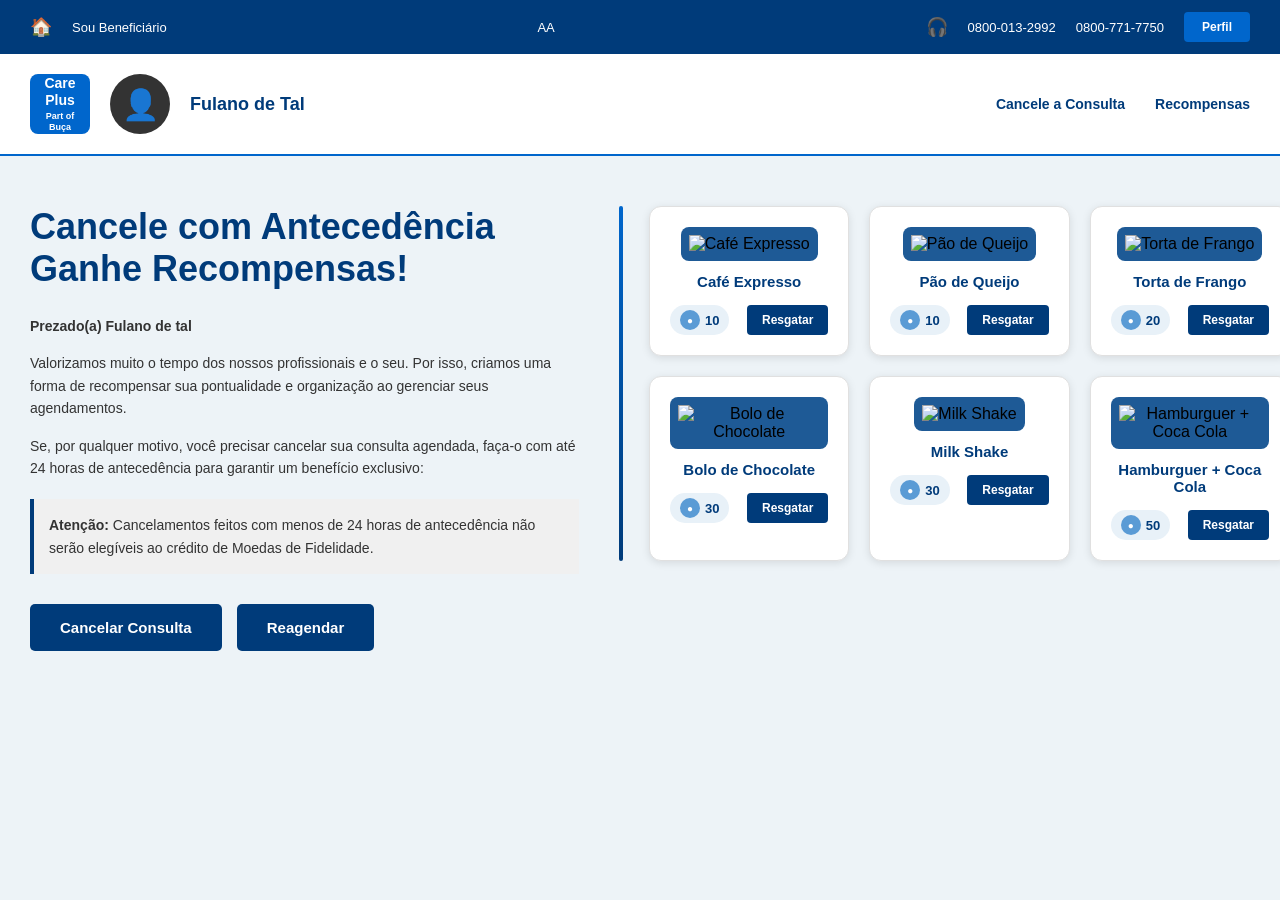
==== frontend/html/Cancelamento.html @ 52e8122b "cancelamento" ====
<!DOCTYPE html>
<html lang="pt-br">

<head>
    <meta charset="UTF-8">
    <meta name="viewport" content="width=device-width, initial-scale=1.0">
    <title>Care Plus - Cancelamento</title>
    <link rel="stylesheet" href="../css/Cancelamento.css">
</head>

<body>

<!-- TOPO -->
<header class="topo">
    <div class="topo-left">
        <span class="home-icon">🏠</span>
        <span>Sou Beneficiário</span>
    </div>

    <div class="topo-middle">
        <span>AA</span>
    </div>

    <div class="topo-right">
        <span class="phone-icon">🎧</span>
        <span>0800-013-2992</span>
        <span>0800-771-7750</span>
        <button class="btn-perfil">Perfil</button>
    </div>
</header>

<!-- LOGO E USUÁRIO -->
<div class="user-header">
    <div class="logo-section">
        <div class="logo">
            <span class="logo-text">Care<br>Plus</span>
            <span class="logo-subtitle">Part of Buça</span>
        </div>

        <div class="avatar">👤</div>

        <div class="user-info">
            <h2>Fulano de Tal</h2>
        </div>
    </div>

    <div class="links-header">
        <a href="#" class="link">Cancele a Consulta</a>
        <a href="#" class="link">Recompensas</a>
    </div>
</div>

<!-- CONTEÚDO PRINCIPAL -->
<main class="container">

    <!-- SEÇÃO ESQUERDA -->
    <section class="texto">
        <h1>Cancele com Antecedência<br>Ganhe Recompensas!</h1>

        <p class="saudacao">Prezado(a) Fulano de tal</p>

        <p>Valorizamos muito o tempo dos nossos profissionais e o seu. Por isso, criamos uma forma de recompensar sua pontualidade e organização ao gerenciar seus agendamentos.</p>

        <p>Se, por qualquer motivo, você precisar cancelar sua consulta agendada, faça-o com até 24 horas de antecedência para garantir um benefício exclusivo:</p>

        <p class="atencao"><strong>Atenção:</strong> Cancelamentos feitos com menos de 24 horas de antecedência não serão elegíveis ao crédito de Moedas de Fidelidade.</p>

        <div class="botoes">
            <button class="btn-primary">Cancelar Consulta</button>
            <button class="btn-secondary">Reagendar</button>
        </div>
    </section>

    <!-- SEÇÃO DIREITA - TIMELINE -->
    <section class="cards-section">
        <div class="timeline-container">
            <div class="timeline-line"></div>

            <div class="cards-grid">
                <div class="card">
                    <img src="https://cdn-icons-png.flaticon.com/512/924/924514.png" alt="Café Expresso">
                    <h3>Café Expresso</h3>
                    <div class="card-footer">
                        <span class="moedas">10</span>
                        <button class="btn-resgatar">Resgatar</button>
                    </div>
                </div>

                <div class="card">
                    <img src="https://cdn-icons-png.flaticon.com/512/3075/3075977.png" alt="Pão de Queijo">
                    <h3>Pão de Queijo</h3>
                    <div class="card-footer">
                        <span class="moedas">10</span>
                        <button class="btn-resgatar">Resgatar</button>
                    </div>
                </div>

                <div class="card">
                    <img src="https://cdn-icons-png.flaticon.com/512/5787/5787016.png" alt="Torta de Frango">
                    <h3>Torta de Frango</h3>
                    <div class="card-footer">
                        <span class="moedas">20</span>
                        <button class="btn-resgatar">Resgatar</button>
                    </div>
                </div>

                <div class="card">
                    <img src="https://cdn-icons-png.flaticon.com/512/5787/5787016.png" alt="Bolo de Chocolate">
                    <h3>Bolo de Chocolate</h3>
                    <div class="card-footer">
                        <span class="moedas">30</span>
                        <button class="btn-resgatar">Resgatar</button>
                    </div>
                </div>

                <div class="card">
                    <img src="https://cdn-icons-png.flaticon.com/512/2617/2617545.png" alt="Milk Shake">
                    <h3>Milk Shake</h3>
                    <div class="card-footer">
                        <span class="moedas">30</span>
                        <button class="btn-resgatar">Resgatar</button>
                    </div>
                </div>

                <div class="card">
                    <img src="https://cdn-icons-png.flaticon.com/512/1995/1995500.png" alt="Hamburguer + Coca Cola">
                    <h3>Hamburguer + Coca Cola</h3>
                    <div class="card-footer">
                        <span class="moedas">50</span>
                        <button class="btn-resgatar">Resgatar</button>
                    </div>
                </div>
            </div>
        </div>
    </section>

</main>


</body>

</html>
---- frontend/css/Cancelamento.css ----
* {
    margin: 0;
    padding: 0;
    box-sizing: border-box;
    font-family: Arial, sans-serif;
}

body {
    background: #edf3f7;
}

/* TOPO */
.topo {
    background: #003b7a;
    color: white;
    padding: 12px 30px;
    display: flex;
    justify-content: space-between;
    align-items: center;
    font-size: 13px;
}

.topo-left, .topo-right {
    display: flex;
    gap: 20px;
    align-items: center;
}

.home-icon, .phone-icon {
    font-size: 18px;
}

.btn-perfil {
    background: #0066cc;
    color: white;
    border: none;
    padding: 8px 18px;
    border-radius: 4px;
    cursor: pointer;
    font-weight: bold;
    font-size: 12px;
}

.btn-perfil:hover {
    background: #0052a3;
}

/* USER HEADER */
.user-header {
    background: white;
    padding: 20px 30px;
    display: flex;
    justify-content: space-between;
    align-items: center;
    border-bottom: 2px solid #0066cc;
}

.logo-section {
    display: flex;
    align-items: center;
    gap: 20px;
}

.logo {
    background: #0066cc;
    color: white;
    width: 60px;
    height: 60px;
    border-radius: 8px;
    display: flex;
    flex-direction: column;
    align-items: center;
    justify-content: center;
    font-weight: bold;
    font-size: 12px;
    line-height: 1.2;
    text-align: center;
    padding: 5px;
}

.logo-text {
    font-size: 14px;
}

.logo-subtitle {
    font-size: 9px;
    margin-top: 2px;
}

.avatar {
    width: 60px;
    height: 60px;
    background: #333;
    border-radius: 50%;
    display: flex;
    align-items: center;
    justify-content: center;
    font-size: 30px;
    flex-shrink: 0;
}

.user-info h2 {
    color: #003b7a;
    font-size: 18px;
}

.links-header {
    display: flex;
    gap: 30px;
}

.link {
    color: #003b7a;
    text-decoration: none;
    font-weight: bold;
    font-size: 14px;
}

.link:hover {
    text-decoration: underline;
}

/* CONTAINER PRINCIPAL */
.container {
    display: flex;
    gap: 40px;
    padding: 50px 30px;
    max-width: 1400px;
    margin: 0 auto;
}

/* TEXTO - ESQUERDA */
.texto {
    flex: 0 0 45%;
}

.texto h1 {
    color: #003b7a;
    font-size: 36px;
    margin-bottom: 25px;
    font-weight: bold;
}

.texto p {
    color: #333;
    line-height: 1.6;
    margin-bottom: 15px;
    font-size: 14px;
}

.saudacao {
    font-weight: bold;
}

.atencao {
    background: #f0f0f0;
    padding: 15px;
    border-left: 4px solid #003b7a;
    margin: 20px 0;
}

.botoes {
    display: flex;
    gap: 15px;
    margin-top: 30px;
}

.btn-primary {
    background: #003b7a;
    color: white;
    border: none;
    padding: 15px 30px;
    border-radius: 5px;
    cursor: pointer;
    font-weight: bold;
    font-size: 15px;
}

.btn-primary:hover {
    background: #002a55;
}

.btn-secondary {
    background: #003b7a;
    color: white;
    border: none;
    padding: 15px 30px;
    border-radius: 5px;
    cursor: pointer;
    font-weight: bold;
    font-size: 15px;
}

.btn-secondary:hover {
    background: #002a55;
}

/* CARDS - DIREITA */
.cards-section {
    flex: 0 0 55%;
}

.timeline-container {
    position: relative;
    padding-left: 30px;
}

.timeline-line {
    position: absolute;
    left: 0;
    top: 0;
    bottom: 0;
    width: 4px;
    background: linear-gradient(to bottom, #0066cc, #003b7a);
    border-radius: 2px;
}

.cards-grid {
    display: grid;
    grid-template-columns: repeat(3, 1fr);
    gap: 20px;
}

.card {
    background: white;
    border-radius: 12px;
    padding: 20px;
    text-align: center;
    box-shadow: 0 2px 8px rgba(0, 0, 0, 0.1);
    transition: transform 0.3s, box-shadow 0.3s;
    border: 1px solid #e0e0e0;
}

.card:hover {
    transform: translateY(-5px);
    box-shadow: 0 4px 15px rgba(0, 0, 0, 0.15);
}

.card img {
    width: 100px;
    height: 100px;
    object-fit: contain;
    margin-bottom: 12px;
    background: #1e5a96;
    border-radius: 8px;
    padding: 8px;
}

.card h3 {
    color: #003b7a;
    font-size: 15px;
    margin-bottom: 15px;
    font-weight: bold;
}

.card-footer {
    display: flex;
    justify-content: space-between;
    align-items: center;
    gap: 10px;
}

.moedas {
    display: flex;
    align-items: center;
    gap: 5px;
    background: #e8f1f8;
    color: #003b7a;
    padding: 5px 10px;
    border-radius: 20px;
    font-weight: bold;
    font-size: 13px;
}

.moedas::before {
    content: "●";
    display: inline-block;
    width: 20px;
    height: 20px;
    background: #5a9bd5;
    border-radius: 50%;
    color: white;
    display: flex;
    align-items: center;
    justify-content: center;
    font-size: 10px;
    flex-shrink: 0;
}

.btn-resgatar {
    background: #003b7a;
    color: white;
    border: none;
    padding: 8px 15px;
    border-radius: 4px;
    cursor: pointer;
    font-size: 12px;
    font-weight: bold;
    transition: background 0.3s;
}

.btn-resgatar:hover {
    background: #002a55;
}

/* RESPONSIVO */
@media (max-width: 1024px) {
    .container {
        flex-direction: column;
    }

    .texto, .cards-section {
        flex: 1;
    }

    .cards-grid {
        grid-template-columns: repeat(2, 1fr);
    }
}

@media (max-width: 768px) {
    .user-header {
        flex-direction: column;
        gap: 15px;
    }

    .links-header {
        flex-direction: column;
        width: 100%;
        gap: 10px;
    }

    .container {
        padding: 30px 15px;
        gap: 20px;
    }

    .texto h1 {
        font-size: 28px;
    }

    .cards-grid {
        grid-template-columns: 1fr;
    }

    .botoes {
        flex-direction: column;
    }

    .btn-primary, .btn-secondary {
        width: 100%;
    }
}
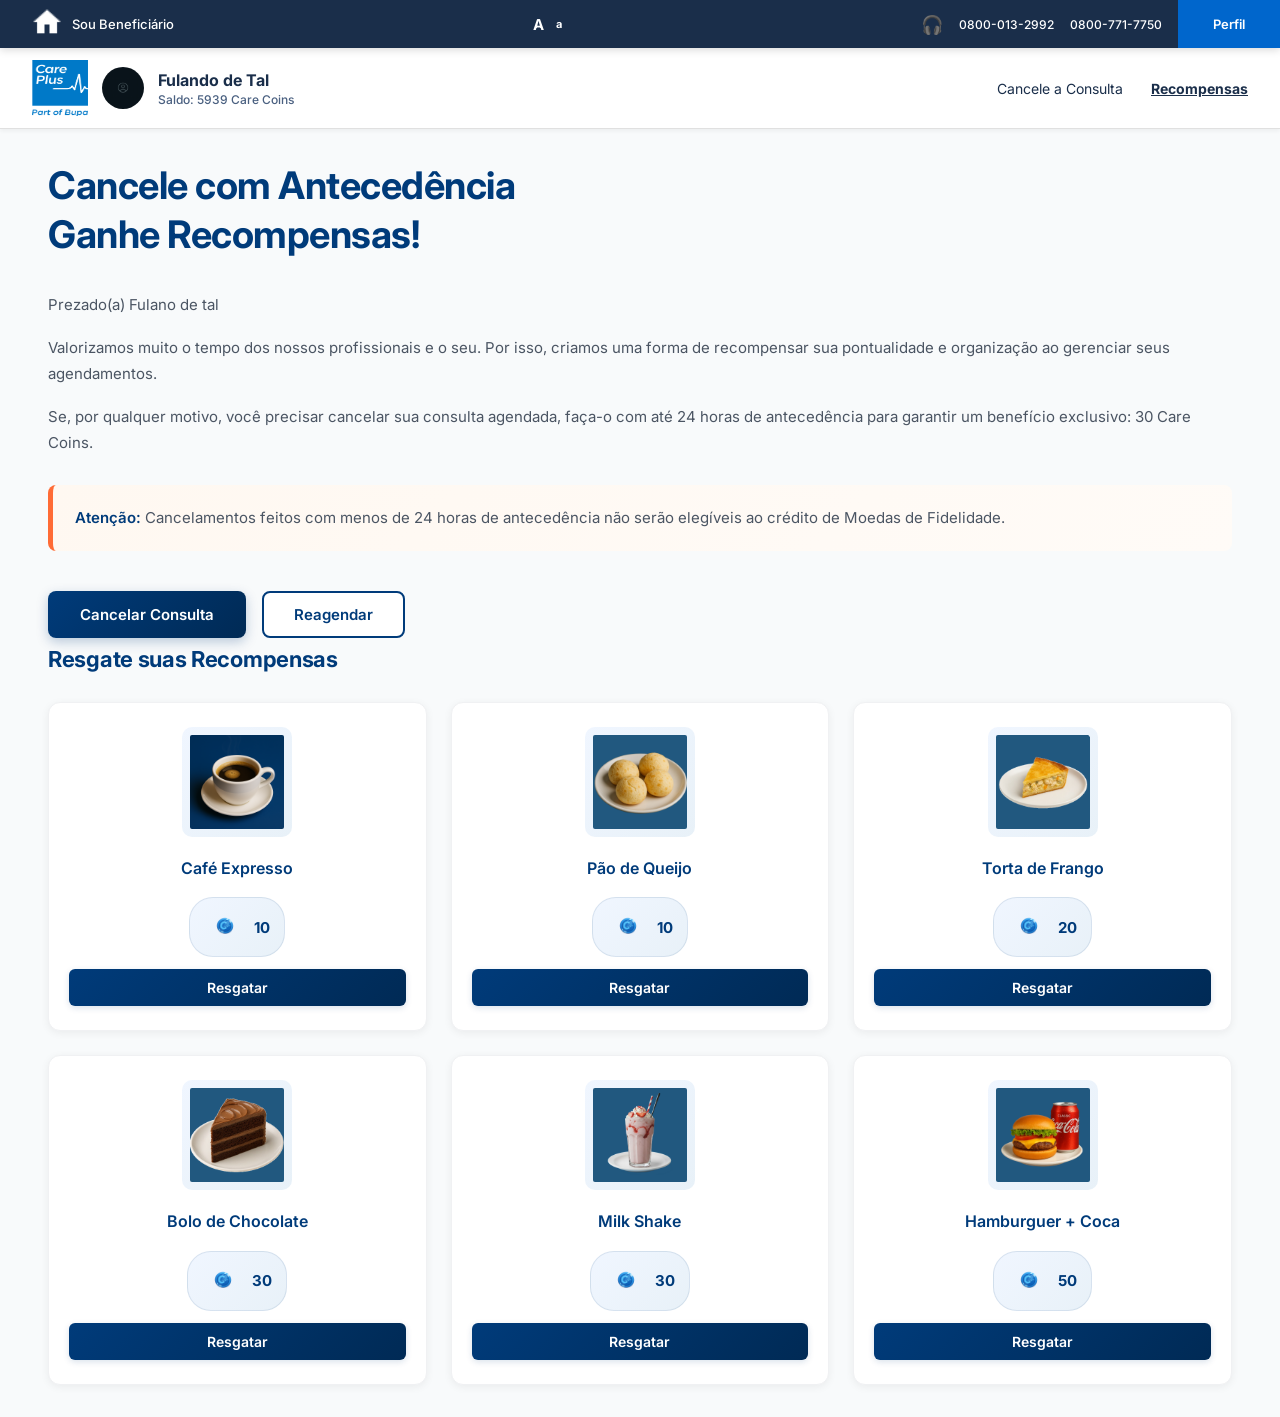
==== commit 199e514b: "cancelamento" ====
--- a/frontend/html/Cancelamento.html
+++ b/frontend/html/Cancelamento.html
@@ -1,142 +1,101 @@
 <!DOCTYPE html>
-<html lang="pt-br">
-
+<html lang="pt-BR">
 <head>
-    <meta charset="UTF-8">
-    <meta name="viewport" content="width=device-width, initial-scale=1.0">
-    <title>Care Plus - Cancelamento</title>
-    <link rel="stylesheet" href="../css/Cancelamento.css">
+    <meta charset="UTF-8" />
+    <meta name="viewport" content="width=device-width, initial-scale=1.0" />
+    <title>Cancelamento — Care Plus</title>
+    <link rel="stylesheet" href="../css/navbar.css" />
+    <link rel="stylesheet" href="../css/lembretes.css" />
+    <link rel="stylesheet" href="../css/Cancelamento.css" />
 </head>
-
 <body>
 
-<!-- TOPO -->
-<header class="topo">
-    <div class="topo-left">
-        <span class="home-icon">🏠</span>
-        <span>Sou Beneficiário</span>
+<div id="navbar-container"></div>
+
+<main class="page-body">
+
+  <section class="texto">
+    <h1 class="page-title">Cancele com Antecedência<br>Ganhe Recompensas!</h1>
+
+    <p class="saudacao">Prezado(a) Fulano de tal</p>
+
+    <p>Valorizamos muito o tempo dos nossos profissionais e o seu. Por isso, criamos uma forma de recompensar sua pontualidade e organização ao gerenciar seus agendamentos.</p>
+
+    <p>Se, por qualquer motivo, você precisar cancelar sua consulta agendada, faça-o com até 24 horas de antecedência para garantir um benefício exclusivo: 30 Care Coins.</p>
+
+    <p class="atencao"><strong>Atenção:</strong> Cancelamentos feitos com menos de 24 horas de antecedência não serão elegíveis ao crédito de Moedas de Fidelidade.</p>
+
+    <div class="botoes">
+      <button class="btn-primary">Cancelar Consulta</button>
+      <button class="btn-secondary">Reagendar</button>
+    </div>
+  </section>
+
+  <section class="cards-section">
+    <div class="section-row">
+      <span class="section-title">Resgate suas Recompensas</span>
     </div>
 
-    <div class="topo-middle">
-        <span>AA</span>
+    <div class="cards-grid">
+      <div class="card">
+        <img src="../imagens/Cancelamento/Café Expresso.png" alt="Café Expresso">
+        <h3>Café Expresso</h3>
+        <div class="card-footer">
+          <span class="moedas">10</span>
+          <button class="btn-resgatar">Resgatar</button>
+        </div>
+      </div>
+
+      <div class="card">
+        <img src="../imagens/Cancelamento/Pao de Queijo.png" alt="Pão de Queijo">
+        <h3>Pão de Queijo</h3>
+        <div class="card-footer">
+          <span class="moedas">10</span>
+          <button class="btn-resgatar">Resgatar</button>
+        </div>
+      </div>
+
+      <div class="card">
+        <img src="../imagens/Cancelamento/Torta de Frango.png" alt="Torta de Frango">
+        <h3>Torta de Frango</h3>
+        <div class="card-footer">
+          <span class="moedas">20</span>
+          <button class="btn-resgatar">Resgatar</button>
+        </div>
+      </div>
+
+      <div class="card">
+        <img src="../imagens/Cancelamento/Bolo de Chocolate.png" alt="Bolo de Chocolate">
+        <h3>Bolo de Chocolate</h3>
+        <div class="card-footer">
+          <span class="moedas">30</span>
+          <button class="btn-resgatar">Resgatar</button>
+        </div>
+      </div>
+
+      <div class="card">
+        <img src="../imagens/Cancelamento/Milk - Shake.png" alt="Milk Shake">
+        <h3>Milk Shake</h3>
+        <div class="card-footer">
+          <span class="moedas">30</span>
+          <button class="btn-resgatar">Resgatar</button>
+        </div>
+      </div>
+
+      <div class="card">
+        <img src="../imagens/Cancelamento/Hamburguer + Coca.png" alt="Hamburguer + Coca">
+        <h3>Hamburguer + Coca</h3>
+        <div class="card-footer">
+          <span class="moedas">50</span>
+          <button class="btn-resgatar">Resgatar</button>
+        </div>
+      </div>
     </div>
-
-    <div class="topo-right">
-        <span class="phone-icon">🎧</span>
-        <span>0800-013-2992</span>
-        <span>0800-771-7750</span>
-        <button class="btn-perfil">Perfil</button>
-    </div>
-</header>
-
-<!-- LOGO E USUÁRIO -->
-<div class="user-header">
-    <div class="logo-section">
-        <div class="logo">
-            <span class="logo-text">Care<br>Plus</span>
-            <span class="logo-subtitle">Part of Buça</span>
-        </div>
-
-        <div class="avatar">👤</div>
-
-        <div class="user-info">
-            <h2>Fulano de Tal</h2>
-        </div>
-    </div>
-
-    <div class="links-header">
-        <a href="#" class="link">Cancele a Consulta</a>
-        <a href="#" class="link">Recompensas</a>
-    </div>
-</div>
-
-<!-- CONTEÚDO PRINCIPAL -->
-<main class="container">
-
-    <!-- SEÇÃO ESQUERDA -->
-    <section class="texto">
-        <h1>Cancele com Antecedência<br>Ganhe Recompensas!</h1>
-
-        <p class="saudacao">Prezado(a) Fulano de tal</p>
-
-        <p>Valorizamos muito o tempo dos nossos profissionais e o seu. Por isso, criamos uma forma de recompensar sua pontualidade e organização ao gerenciar seus agendamentos.</p>
-
-        <p>Se, por qualquer motivo, você precisar cancelar sua consulta agendada, faça-o com até 24 horas de antecedência para garantir um benefício exclusivo:</p>
-
-        <p class="atencao"><strong>Atenção:</strong> Cancelamentos feitos com menos de 24 horas de antecedência não serão elegíveis ao crédito de Moedas de Fidelidade.</p>
-
-        <div class="botoes">
-            <button class="btn-primary">Cancelar Consulta</button>
-            <button class="btn-secondary">Reagendar</button>
-        </div>
-    </section>
-
-    <!-- SEÇÃO DIREITA - TIMELINE -->
-    <section class="cards-section">
-        <div class="timeline-container">
-            <div class="timeline-line"></div>
-
-            <div class="cards-grid">
-                <div class="card">
-                    <img src="https://cdn-icons-png.flaticon.com/512/924/924514.png" alt="Café Expresso">
-                    <h3>Café Expresso</h3>
-                    <div class="card-footer">
-                        <span class="moedas">10</span>
-                        <button class="btn-resgatar">Resgatar</button>
-                    </div>
-                </div>
-
-                <div class="card">
-                    <img src="https://cdn-icons-png.flaticon.com/512/3075/3075977.png" alt="Pão de Queijo">
-                    <h3>Pão de Queijo</h3>
-                    <div class="card-footer">
-                        <span class="moedas">10</span>
-                        <button class="btn-resgatar">Resgatar</button>
-                    </div>
-                </div>
-
-                <div class="card">
-                    <img src="https://cdn-icons-png.flaticon.com/512/5787/5787016.png" alt="Torta de Frango">
-                    <h3>Torta de Frango</h3>
-                    <div class="card-footer">
-                        <span class="moedas">20</span>
-                        <button class="btn-resgatar">Resgatar</button>
-                    </div>
-                </div>
-
-                <div class="card">
-                    <img src="https://cdn-icons-png.flaticon.com/512/5787/5787016.png" alt="Bolo de Chocolate">
-                    <h3>Bolo de Chocolate</h3>
-                    <div class="card-footer">
-                        <span class="moedas">30</span>
-                        <button class="btn-resgatar">Resgatar</button>
-                    </div>
-                </div>
-
-                <div class="card">
-                    <img src="https://cdn-icons-png.flaticon.com/512/2617/2617545.png" alt="Milk Shake">
-                    <h3>Milk Shake</h3>
-                    <div class="card-footer">
-                        <span class="moedas">30</span>
-                        <button class="btn-resgatar">Resgatar</button>
-                    </div>
-                </div>
-
-                <div class="card">
-                    <img src="https://cdn-icons-png.flaticon.com/512/1995/1995500.png" alt="Hamburguer + Coca Cola">
-                    <h3>Hamburguer + Coca Cola</h3>
-                    <div class="card-footer">
-                        <span class="moedas">50</span>
-                        <button class="btn-resgatar">Resgatar</button>
-                    </div>
-                </div>
-            </div>
-        </div>
-    </section>
+  </section>
 
 </main>
 
-
+<script src="../js/navbar.js"></script>
+<script src="../js/lembretes.js"></script>
 </body>
-
-</html>+</html>
--- a/frontend/css/navbar.css
+++ b/frontend/css/navbar.css
@@ -0,0 +1,265 @@
+html,
+body {
+  margin: 0;
+  padding: 0;
+}
+
+.navbar-top {
+  background: #1a2e4a;
+  padding: 0;
+  height: 48px;
+  position: sticky;
+  top: 0;
+  z-index: 1000;
+  width: 100%;
+  box-shadow: 0 2px 8px rgba(0, 0, 0, 0.15);
+}
+
+.navbar-top-container {
+  max-width: 100%;
+  height: 100%;
+  padding: 0 0 0 32px;
+  display: flex;
+  justify-content: space-between;
+  align-items: center;
+  gap: 20px;
+}
+
+.navbar-home {
+  display: flex;
+  align-items: center;
+  gap: 10px;
+  min-width: fit-content;
+}
+
+.home-icon {
+  color: white;
+  font-size: 18px;
+  text-decoration: none;
+  cursor: pointer;
+  transition: opacity 0.2s;
+}
+
+.home-icon:hover {
+  opacity: 0.8;
+}
+
+.home-text {
+  color: white;
+  font-size: 13px;
+  font-weight: 500;
+  white-space: nowrap;
+}
+
+.navbar-font-center {
+  flex: 1;
+  display: flex;
+  justify-content: center;
+}
+
+.font-size-group {
+  display: flex;
+  align-items: center;
+  gap: 4px;
+}
+
+.font-btn {
+  background: transparent;
+  border: none;
+  color: white;
+  cursor: pointer;
+  font-weight: 700;
+  font-size: 15px;
+  padding: 2px 4px;
+  transition: opacity 0.2s;
+  line-height: 1;
+}
+
+.font-btn:hover {
+  opacity: 0.7;
+}
+
+.font-btn.font-small {
+  font-size: 11px;
+}
+
+.navbar-top-right {
+  display: flex;
+  align-items: center;
+  gap: 16px;
+  min-width: fit-content;
+}
+
+.contact-icon {
+  color: white;
+  font-size: 18px;
+  display: flex;
+  align-items: center;
+}
+
+.navbar-contact {
+  display: flex;
+  flex-direction: row;
+  gap: 16px;
+  align-items: center;
+}
+
+.phone-number {
+  color: white;
+  font-size: 12px;
+  text-decoration: none;
+  font-weight: 500;
+  transition: opacity 0.2s;
+  white-space: nowrap;
+}
+
+.phone-number:hover {
+  opacity: 0.8;
+}
+
+.profile-btn {
+  background-color: #0066cc;
+  color: white;
+  border: none;
+  padding: 0 35px;
+  height: 48px;
+  font-weight: 600;
+  font-size: 13px;
+  cursor: pointer;
+  transition: background 0.2s;
+  white-space: nowrap;
+  align-self: stretch;
+}
+
+.profile-btn:hover {
+  background-color: #0052a3;
+}
+
+.navbar-bottom {
+  background: white;
+  border-bottom: 1px solid #e0e0e0;
+  width: 100%;
+  position: sticky;
+  top: 48px;
+  z-index: 999;
+  box-shadow: 0 2px 4px rgba(0, 0, 0, 0.05);
+}
+
+.navbar-bottom-container {
+  max-width: 100%;
+  padding: 12px 32px;
+  display: flex;
+  justify-content: space-between;
+  align-items: center;
+}
+
+.navbar-left-section {
+  display: flex;
+  align-items: center;
+  gap: 14px;
+}
+
+.navbar-logo {
+  min-width: fit-content;
+}
+
+.logo-img {
+  width: 56px;
+  height: 56px;
+  display: block;
+}
+
+.navbar-avatar {
+  display: flex;
+  align-items: center;
+}
+
+.avatar-img {
+  width: 42px;
+  height: 42px;
+  border-radius: 50%;
+  object-fit: cover;
+  display: block;
+}
+
+.navbar-user-info {
+  display: flex;
+  flex-direction: column;
+  gap: 2px;
+}
+
+.user-name {
+  color: #1a2e4a;
+  font-weight: 700;
+  font-size: 16px;
+}
+
+.user-coins {
+  color: #4a6080;
+  font-size: 12px;
+  font-weight: 500;
+}
+
+.navbar-right-section {
+  display: flex;
+  align-items: center;
+  gap: 28px;
+}
+
+.navbar-action {
+  color: #1a2e4a;
+  text-decoration: none;
+  font-size: 14px;
+  font-weight: 400;
+  transition: opacity 0.2s;
+  white-space: nowrap;
+}
+
+.navbar-action-bold {
+  font-weight: 700;
+  text-decoration: underline;
+}
+
+.navbar-action:hover {
+  opacity: 0.7;
+}
+
+@media (max-width: 992px) {
+  .navbar-contact {
+    display: none;
+  }
+
+  .home-text {
+    display: none;
+  }
+
+  .profile-btn {
+    padding: 6px 16px;
+    font-size: 12px;
+  }
+}
+
+@media (max-width: 768px) {
+  .navbar-top-container,
+  .navbar-bottom-container {
+    padding: 0 16px;
+  }
+
+  .user-name {
+    font-size: 14px;
+  }
+
+  .navbar-action {
+    font-size: 12px;
+  }
+
+  .navbar-right-section {
+    gap: 16px;
+  }
+}
+.home-img {
+  width: 30px;
+  height: 30px;
+  object-fit: contain;
+  filter: brightness(0) invert(1);
+}
--- a/frontend/css/lembretes.css
+++ b/frontend/css/lembretes.css
@@ -0,0 +1,197 @@
+* {
+  box-sizing: border-box;
+  margin: 0;
+  padding: 0;
+  font-family: 'Segoe UI', Arial, sans-serif;
+}
+
+body {
+  background: #eef4fb;
+  min-height: 100vh;
+}
+
+.page-body {
+  padding: 32px 48px;
+}
+
+.page-title {
+  font-size: 24px;
+  font-weight: 700;
+  color: #1a2e4a;
+  margin-bottom: 20px;
+}
+
+.tab-row {
+  display: flex;
+  gap: 12px;
+  margin-bottom: 24px;
+}
+
+.tab {
+  border-radius: 20px;
+  padding: 6px 22px;
+  font-size: 14px;
+  font-weight: 600;
+  cursor: pointer;
+  border: 2px solid #1a2e4a;
+  transition: background 0.2s, color 0.2s;
+}
+
+.tab-active {
+  background: #1a2e4a;
+  color: #fff;
+}
+
+.tab-inactive {
+  background: transparent;
+  color: #1a2e4a;
+}
+
+.section-row {
+  display: flex;
+  align-items: center;
+  justify-content: space-between;
+  margin-bottom: 16px;
+}
+
+.section-title {
+  font-size: 18px;
+  font-weight: 700;
+  color: #1a2e4a;
+}
+
+.ver-todas {
+  font-size: 14px;
+  color: #0066cc;
+  text-decoration: underline;
+  cursor: pointer;
+}
+
+.consulta-card {
+  background: #fff;
+  border-radius: 12px;
+  border: 1px solid #dde8f4;
+  padding: 20px 24px;
+  margin-bottom: 14px;
+  display: flex;
+  align-items: flex-start;
+  gap: 18px;
+}
+
+.card-icone {
+  width: 52px;
+  height: 52px;
+  border-radius: 50%;
+  display: flex;
+  align-items: center;
+  justify-content: center;
+  flex-shrink: 0;
+  font-size: 24px;
+}
+
+.icone-blue   { background: #daeefb; }
+.icone-red    { background: #fde0e0; }
+.icone-gray   { background: #e8eef5; }
+.icone-green  { background: #d4f0e0; }
+.icone-orange { background: #fde8cc; }
+
+.card-body {
+  flex: 1;
+}
+
+.card-titulo {
+  font-size: 16px;
+  font-weight: 700;
+  color: #1a2e4a;
+  margin-bottom: 2px;
+}
+
+.card-local {
+  font-size: 13px;
+  color: #6a7f96;
+  margin-bottom: 10px;
+}
+
+.card-data {
+  display: flex;
+  align-items: center;
+  gap: 6px;
+  font-size: 14px;
+  color: #1a2e4a;
+  font-weight: 600;
+  margin-bottom: 14px;
+  flex-wrap: wrap;
+}
+
+.card-data .separador {
+  color: #6a7f96;
+  font-weight: 400;
+}
+
+.badge {
+  border-radius: 20px;
+  padding: 3px 14px;
+  font-size: 12px;
+  font-weight: 600;
+  margin-left: 6px;
+}
+
+.badge-blue   { background: #daeefb; color: #0066cc; }
+.badge-orange { background: #fde8cc; color: #b25800; }
+.badge-green  { background: #d4f0e0; color: #1a7a45; }
+.badge-gray   { background: #e0e8f0; color: #4a6080; }
+
+.card-acoes {
+  display: flex;
+  gap: 10px;
+  flex-wrap: wrap;
+}
+
+.btn-confirmar {
+  background: #1a2e4a;
+  color: #fff;
+  border: none;
+  border-radius: 6px;
+  padding: 8px 20px;
+  font-size: 13px;
+  font-weight: 600;
+  cursor: pointer;
+  transition: background 0.2s;
+}
+
+.btn-confirmar:hover {
+  background: #0d1e33;
+}
+
+.btn-reagendar,
+.btn-cancelar {
+  background: transparent;
+  color: #1a2e4a;
+  border: 2px solid #c8d8ea;
+  border-radius: 6px;
+  padding: 7px 20px;
+  font-size: 13px;
+  font-weight: 600;
+  cursor: pointer;
+  transition: background 0.2s, color 0.2s;
+}
+
+.btn-reagendar:hover,
+.btn-cancelar:hover {
+  background: #1a2e4a;
+  color: #fff;
+  border-color: #1a2e4a;
+}
+
+.lista-vazia {
+  text-align: center;
+  padding: 60px 0;
+  color: #7a9ab0;
+  font-size: 15px;
+}
+
+.lista-vazia .vazia-icone {
+  font-size: 44px;
+  display: block;
+  margin-bottom: 12px;
+}
--- a/frontend/css/Cancelamento.css
+++ b/frontend/css/Cancelamento.css
@@ -1,28 +1,32 @@
+@import url('https://fonts.googleapis.com/css2?family=Inter:wght@400;500;600;700&display=swap');
+
 * {
     margin: 0;
     padding: 0;
     box-sizing: border-box;
-    font-family: Arial, sans-serif;
+    font-family: 'Inter', -apple-system, BlinkMacSystemFont, 'Segoe UI', sans-serif;
 }
 
 body {
-    background: #edf3f7;
+    background: #f8fafb;
+    color: #1f2937;
 }
 
 /* TOPO */
 .topo {
     background: #003b7a;
     color: white;
-    padding: 12px 30px;
+    padding: 14px 40px;
     display: flex;
     justify-content: space-between;
     align-items: center;
     font-size: 13px;
+    box-shadow: 0 2px 8px rgba(0, 59, 122, 0.15);
 }
 
 .topo-left, .topo-right {
     display: flex;
-    gap: 20px;
+    gap: 24px;
     align-items: center;
 }
 
@@ -34,25 +38,29 @@
     background: #0066cc;
     color: white;
     border: none;
-    padding: 8px 18px;
-    border-radius: 4px;
+    padding: 9px 20px;
+    border-radius: 6px;
     cursor: pointer;
-    font-weight: bold;
-    font-size: 12px;
+    font-weight: 600;
+    font-size: 13px;
+    transition: all 0.3s ease;
+    box-shadow: 0 2px 6px rgba(0, 102, 204, 0.25);
 }
 
 .btn-perfil:hover {
     background: #0052a3;
+    transform: translateY(-2px);
+    box-shadow: 0 4px 10px rgba(0, 102, 204, 0.35);
 }
 
 /* USER HEADER */
 .user-header {
     background: white;
-    padding: 20px 30px;
+    padding: 24px 40px;
     display: flex;
     justify-content: space-between;
     align-items: center;
-    border-bottom: 2px solid #0066cc;
+    border-bottom: 1px solid #e5e7eb;
 }
 
 .logo-section {
@@ -62,20 +70,21 @@
 }
 
 .logo {
-    background: #0066cc;
+    background: linear-gradient(135deg, #0066cc 0%, #003b7a 100%);
     color: white;
-    width: 60px;
-    height: 60px;
-    border-radius: 8px;
+    width: 56px;
+    height: 56px;
+    border-radius: 10px;
     display: flex;
     flex-direction: column;
     align-items: center;
     justify-content: center;
-    font-weight: bold;
+    font-weight: 700;
     font-size: 12px;
     line-height: 1.2;
     text-align: center;
-    padding: 5px;
+    padding: 6px;
+    box-shadow: 0 4px 12px rgba(0, 102, 204, 0.2);
 }
 
 .logo-text {
@@ -88,44 +97,52 @@
 }
 
 .avatar {
-    width: 60px;
-    height: 60px;
-    background: #333;
+    width: 56px;
+    height: 56px;
+    background: #e5e7eb;
     border-radius: 50%;
     display: flex;
     align-items: center;
     justify-content: center;
-    font-size: 30px;
+    font-size: 28px;
     flex-shrink: 0;
 }
 
 .user-info h2 {
     color: #003b7a;
-    font-size: 18px;
+    font-size: 17px;
+    font-weight: 600;
+}
+
+.user-info p {
+    color: #6b7280;
+    font-size: 14px;
+    font-weight: 400;
 }
 
 .links-header {
     display: flex;
-    gap: 30px;
+    gap: 40px;
 }
 
 .link {
     color: #003b7a;
     text-decoration: none;
-    font-weight: bold;
+    font-weight: 500;
     font-size: 14px;
+    transition: color 0.3s ease;
 }
 
 .link:hover {
-    text-decoration: underline;
+    color: #0066cc;
 }
 
 /* CONTAINER PRINCIPAL */
 .container {
     display: flex;
-    gap: 40px;
-    padding: 50px 30px;
-    max-width: 1400px;
+    gap: 50px;
+    padding: 60px 40px;
+    max-width: 1440px;
     margin: 0 auto;
 }
 
@@ -136,218 +153,352 @@
 
 .texto h1 {
     color: #003b7a;
-    font-size: 36px;
-    margin-bottom: 25px;
-    font-weight: bold;
+    font-size: 38px;
+    margin-bottom: 32px;
+    font-weight: 700;
+    line-height: 1.3;
+    letter-spacing: -0.5px;
 }
 
 .texto p {
-    color: #333;
+    color: #4b5563;
+    line-height: 1.7;
+    margin-bottom: 18px;
+    font-size: 15px;
+    font-weight: 400;
+}
+
+.saudacao {
+    font-weight: 600;
+    color: #003b7a;
+    font-size: 16px;
+}
+
+.atencao {
+    background: linear-gradient(135deg, #fff8f1 0%, #fffbf7 100%);
+    padding: 20px 22px;
+    border-left: 5px solid #ff6b35;
+    margin: 30px 0;
+    font-weight: 500;
+    font-size: 14px;
+    color: #2d2d2d;
+    border-radius: 8px;
     line-height: 1.6;
-    margin-bottom: 15px;
-    font-size: 14px;
-}
-
-.saudacao {
-    font-weight: bold;
-}
-
-.atencao {
-    background: #f0f0f0;
-    padding: 15px;
-    border-left: 4px solid #003b7a;
-    margin: 20px 0;
+}
+
+.atencao strong {
+    color: #003b7a;
+    font-weight: 600;
 }
 
 .botoes {
     display: flex;
-    gap: 15px;
-    margin-top: 30px;
+    gap: 16px;
+    margin-top: 40px;
 }
 
 .btn-primary {
-    background: #003b7a;
+    background: linear-gradient(135deg, #003b7a 0%, #002a55 100%);
     color: white;
     border: none;
-    padding: 15px 30px;
-    border-radius: 5px;
+    padding: 14px 32px;
+    border-radius: 8px;
     cursor: pointer;
-    font-weight: bold;
+    font-weight: 600;
     font-size: 15px;
+    box-shadow: 0 4px 12px rgba(0, 59, 122, 0.25);
+    transition: all 0.3s cubic-bezier(0.4, 0, 0.2, 1);
 }
 
 .btn-primary:hover {
-    background: #002a55;
+    transform: translateY(-2px);
+    box-shadow: 0 8px 20px rgba(0, 59, 122, 0.35);
 }
 
 .btn-secondary {
-    background: #003b7a;
-    color: white;
-    border: none;
-    padding: 15px 30px;
-    border-radius: 5px;
+    background: white;
+    color: #003b7a;
+    border: 2px solid #003b7a;
+    padding: 12px 30px;
+    border-radius: 8px;
     cursor: pointer;
-    font-weight: bold;
+    font-weight: 600;
     font-size: 15px;
+    transition: all 0.3s cubic-bezier(0.4, 0, 0.2, 1);
 }
 
 .btn-secondary:hover {
-    background: #002a55;
+    background: #f0f6ff;
+    transform: translateY(-2px);
 }
 
 /* CARDS - DIREITA */
 .cards-section {
     flex: 0 0 55%;
-}
-
-.timeline-container {
-    position: relative;
-    padding-left: 30px;
-}
-
-.timeline-line {
-    position: absolute;
-    left: 0;
-    top: 0;
-    bottom: 0;
-    width: 4px;
-    background: linear-gradient(to bottom, #0066cc, #003b7a);
-    border-radius: 2px;
+    margin-top: 8px;
+}
+
+.section-row {
+    margin-bottom: 30px;
+}
+
+.section-title {
+    font-size: 22px;
+    font-weight: 700;
+    color: #003b7a;
+    letter-spacing: -0.3px;
 }
 
 .cards-grid {
     display: grid;
     grid-template-columns: repeat(3, 1fr);
-    gap: 20px;
+    gap: 24px;
 }
 
 .card {
     background: white;
     border-radius: 12px;
-    padding: 20px;
+    padding: 24px 20px;
     text-align: center;
-    box-shadow: 0 2px 8px rgba(0, 0, 0, 0.1);
-    transition: transform 0.3s, box-shadow 0.3s;
-    border: 1px solid #e0e0e0;
+    box-shadow: 0 2px 8px rgba(0, 0, 0, 0.06);
+    transition: all 0.3s cubic-bezier(0.4, 0, 0.2, 1);
+    border: 1px solid #f0f1f3;
+    position: relative;
 }
 
 .card:hover {
-    transform: translateY(-5px);
-    box-shadow: 0 4px 15px rgba(0, 0, 0, 0.15);
+    transform: translateY(-6px);
+    box-shadow: 0 16px 32px rgba(0, 59, 122, 0.12);
+    border-color: #e0e8f7;
 }
 
 .card img {
-    width: 100px;
-    height: 100px;
+    width: 110px;
+    height: 110px;
     object-fit: contain;
-    margin-bottom: 12px;
-    background: #1e5a96;
-    border-radius: 8px;
+    margin: 0 auto 16px;
+    background: linear-gradient(135deg, #f0f6ff 0%, #e8f1f8 100%);
+    border-radius: 10px;
     padding: 8px;
+    transition: transform 0.3s ease;
+}
+
+.card:hover img {
+    transform: scale(1.05);
 }
 
 .card h3 {
     color: #003b7a;
+    font-size: 16px;
+    margin-bottom: 18px;
+    font-weight: 600;
+    line-height: 1.4;
+}
+
+.card-footer {
+    display: flex;
+    justify-content: center;
+    align-items: center;
+    gap: 12px;
+    flex-direction: column;
+}
+
+.moedas {
+    display: flex;
+    align-items: center;
+    justify-content: center;
+    gap: 8px;
+    background: linear-gradient(135deg, #f0f6ff 0%, #e8f1f8 100%);
+    color: #003b7a;
+    padding: 8px 14px;
+    border-radius: 24px;
+    font-weight: 700;
     font-size: 15px;
-    margin-bottom: 15px;
-    font-weight: bold;
-}
-
-.card-footer {
-    display: flex;
-    justify-content: space-between;
-    align-items: center;
-    gap: 10px;
-}
-
-.moedas {
-    display: flex;
-    align-items: center;
-    gap: 5px;
-    background: #e8f1f8;
-    color: #003b7a;
-    padding: 5px 10px;
-    border-radius: 20px;
-    font-weight: bold;
-    font-size: 13px;
+    border: 1px solid rgba(0, 59, 122, 0.1);
 }
 
 .moedas::before {
-    content: "●";
+    content: "";
     display: inline-block;
-    width: 20px;
-    height: 20px;
-    background: #5a9bd5;
-    border-radius: 50%;
-    color: white;
-    display: flex;
-    align-items: center;
-    justify-content: center;
-    font-size: 10px;
+    width: 42px;
+    height: 42px;
+    background: url("../imagens/Cancelamento/Care Coins.jpg") center/contain no-repeat;
     flex-shrink: 0;
 }
 
 .btn-resgatar {
-    background: #003b7a;
+    background: linear-gradient(135deg, #003b7a 0%, #002a55 100%);
     color: white;
     border: none;
-    padding: 8px 15px;
-    border-radius: 4px;
+    padding: 10px 24px;
+    border-radius: 6px;
     cursor: pointer;
-    font-size: 12px;
-    font-weight: bold;
-    transition: background 0.3s;
+    font-size: 14px;
+    font-weight: 600;
+    transition: all 0.3s cubic-bezier(0.4, 0, 0.2, 1);
+    width: 100%;
+    box-shadow: 0 2px 6px rgba(0, 59, 122, 0.15);
 }
 
 .btn-resgatar:hover {
-    background: #002a55;
+    transform: translateY(-2px);
+    box-shadow: 0 6px 16px rgba(0, 59, 122, 0.25);
+}
+
+/* PAGE BODY */
+.page-body {
+    min-height: 100vh;
 }
 
 /* RESPONSIVO */
+@media (max-width: 1200px) {
+    .container {
+        gap: 40px;
+        padding: 50px 35px;
+    }
+
+    .texto h1 {
+        font-size: 36px;
+    }
+
+    .cards-grid {
+        gap: 20px;
+    }
+}
+
 @media (max-width: 1024px) {
     .container {
         flex-direction: column;
+        gap: 45px;
+        padding: 45px 30px;
     }
 
     .texto, .cards-section {
         flex: 1;
+        margin-top: 0;
+    }
+
+    .texto h1 {
+        font-size: 32px;
+        margin-bottom: 28px;
     }
 
     .cards-grid {
         grid-template-columns: repeat(2, 1fr);
+        gap: 20px;
     }
 }
 
 @media (max-width: 768px) {
-    .user-header {
-        flex-direction: column;
-        gap: 15px;
-    }
-
-    .links-header {
-        flex-direction: column;
-        width: 100%;
-        gap: 10px;
-    }
-
     .container {
-        padding: 30px 15px;
-        gap: 20px;
+        padding: 35px 20px;
+        gap: 35px;
+    }
+
+    .texto {
+        flex: 1;
     }
 
     .texto h1 {
         font-size: 28px;
+        margin-bottom: 24px;
+    }
+
+    .texto p {
+        font-size: 14px;
+        margin-bottom: 16px;
+    }
+
+    .botoes {
+        flex-direction: column;
+        gap: 12px;
+        margin-top: 30px;
+    }
+
+    .btn-primary, .btn-secondary {
+        width: 100%;
+        padding: 12px 28px;
     }
 
     .cards-grid {
         grid-template-columns: 1fr;
+        gap: 18px;
+    }
+
+    .card {
+        padding: 20px 16px;
+    }
+
+    .card img {
+        width: 100px;
+        height: 100px;
+    }
+
+    .section-title {
+        font-size: 20px;
+    }
+
+    .card h3 {
+        font-size: 15px;
+    }
+}
+
+@media (max-width: 480px) {
+    .container {
+        padding: 25px 16px;
+        gap: 30px;
+    }
+
+    .texto h1 {
+        font-size: 24px;
+        margin-bottom: 18px;
+    }
+
+    .texto p {
+        font-size: 13px;
+        line-height: 1.6;
+    }
+
+    .atencao {
+        padding: 16px 18px;
+        font-size: 13px;
+        margin: 22px 0;
     }
 
     .botoes {
-        flex-direction: column;
+        gap: 10px;
     }
 
     .btn-primary, .btn-secondary {
-        width: 100%;
+        padding: 12px 24px;
+        font-size: 14px;
+    }
+
+    .card {
+        padding: 16px 12px;
+    }
+
+    .card img {
+        width: 90px;
+        height: 90px;
+        margin-bottom: 12px;
+    }
+
+    .cards-grid {
+        gap: 14px;
+    }
+
+    .section-title {
+        font-size: 18px;
+    }
+
+    .card h3 {
+        font-size: 14px;
+        margin-bottom: 12px;
+    }
+
+    .btn-resgatar {
+        padding: 9px 18px;
+        font-size: 13px;
     }
 }
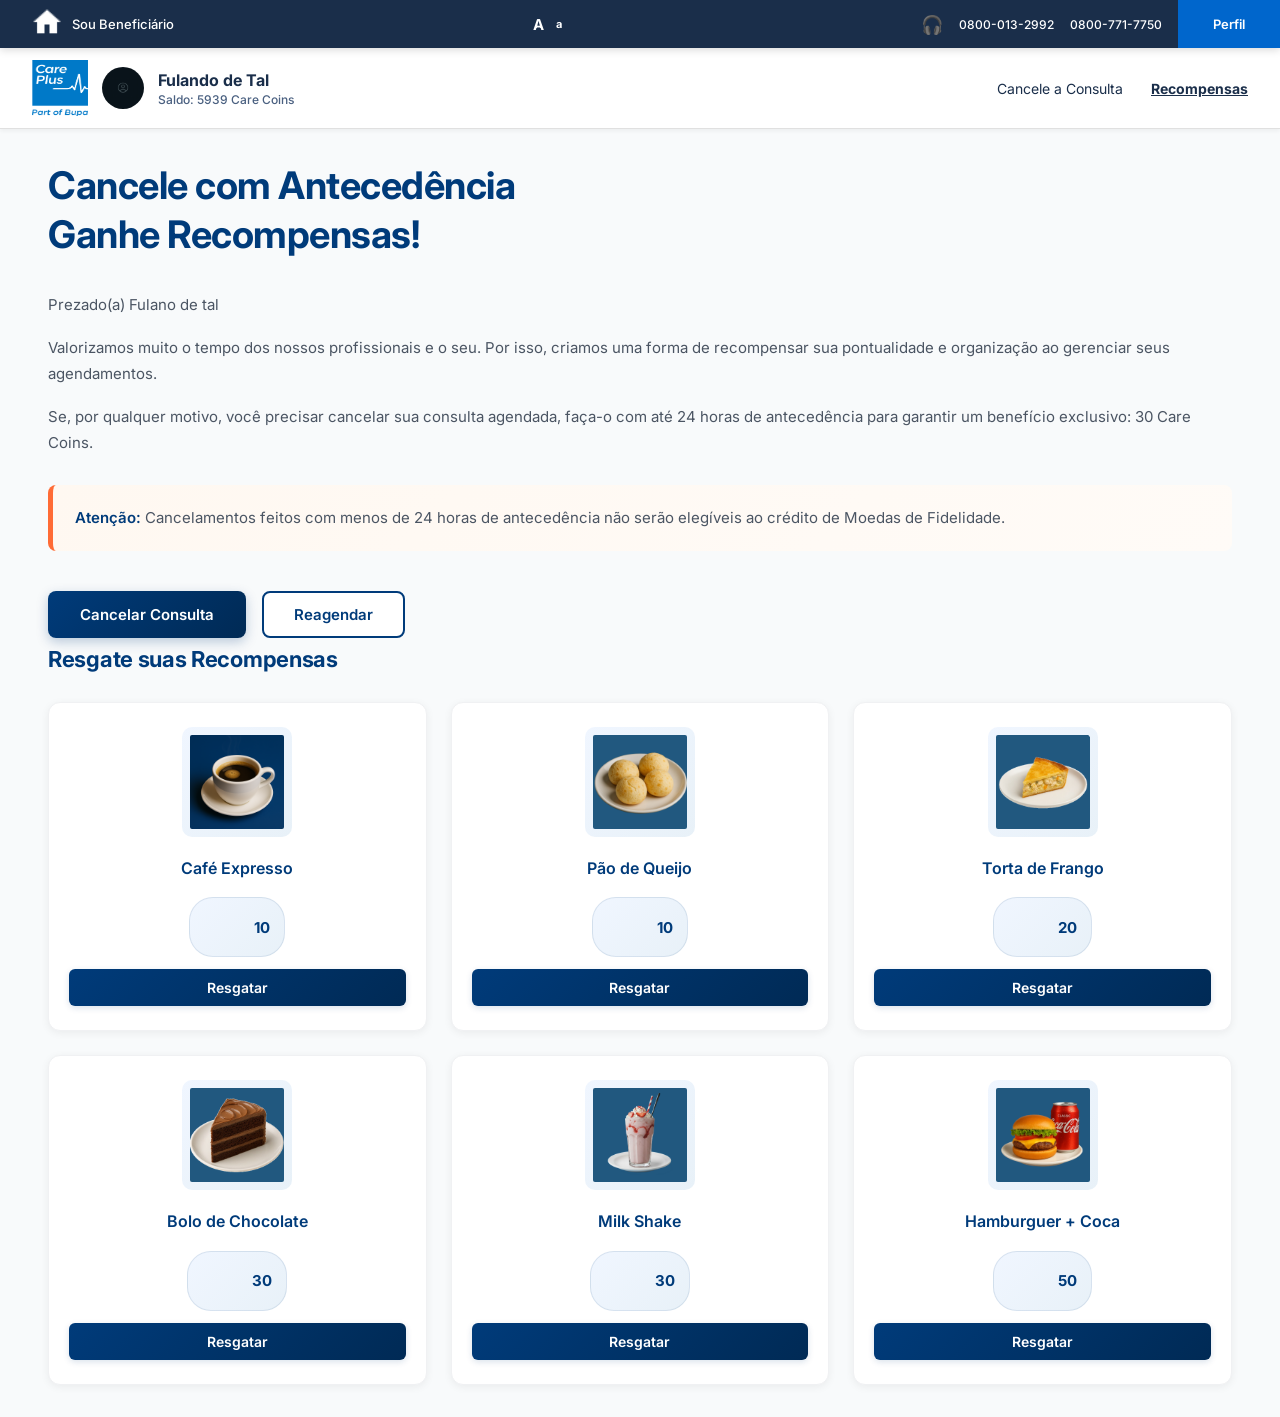
==== commit 8f029967: "Alteracao imagens da pasta cancelamento para pasta imagens e melhorias na pagina de cancelamento" ====
--- a/frontend/html/Cancelamento.html
+++ b/frontend/html/Cancelamento.html
@@ -38,7 +38,7 @@
 
     <div class="cards-grid">
       <div class="card">
-        <img src="../imagens/Cancelamento/Café Expresso.png" alt="Café Expresso">
+        <img src="../imagens/Café Expresso.png" alt="Café Expresso">
         <h3>Café Expresso</h3>
         <div class="card-footer">
           <span class="moedas">10</span>
@@ -47,7 +47,7 @@
       </div>
 
       <div class="card">
-        <img src="../imagens/Cancelamento/Pao de Queijo.png" alt="Pão de Queijo">
+        <img src="../imagens/Pao de Queijo.png" alt="Pão de Queijo">
         <h3>Pão de Queijo</h3>
         <div class="card-footer">
           <span class="moedas">10</span>
@@ -56,7 +56,7 @@
       </div>
 
       <div class="card">
-        <img src="../imagens/Cancelamento/Torta de Frango.png" alt="Torta de Frango">
+        <img src="../imagens/Torta de Frango.png" alt="Torta de Frango">
         <h3>Torta de Frango</h3>
         <div class="card-footer">
           <span class="moedas">20</span>
@@ -65,7 +65,7 @@
       </div>
 
       <div class="card">
-        <img src="../imagens/Cancelamento/Bolo de Chocolate.png" alt="Bolo de Chocolate">
+        <img src="../imagens/Bolo de Chocolate.png" alt="Bolo de Chocolate">
         <h3>Bolo de Chocolate</h3>
         <div class="card-footer">
           <span class="moedas">30</span>
@@ -74,7 +74,7 @@
       </div>
 
       <div class="card">
-        <img src="../imagens/Cancelamento/Milk - Shake.png" alt="Milk Shake">
+        <img src="../imagens/Milk - Shake.png" alt="Milk Shake">
         <h3>Milk Shake</h3>
         <div class="card-footer">
           <span class="moedas">30</span>
@@ -83,7 +83,7 @@
       </div>
 
       <div class="card">
-        <img src="../imagens/Cancelamento/Hamburguer + Coca.png" alt="Hamburguer + Coca">
+        <img src="../imagens/Hamburguer%20+%20Coca.png" alt="Hamburguer + Coca">
         <h3>Hamburguer + Coca</h3>
         <div class="card-footer">
           <span class="moedas">50</span>
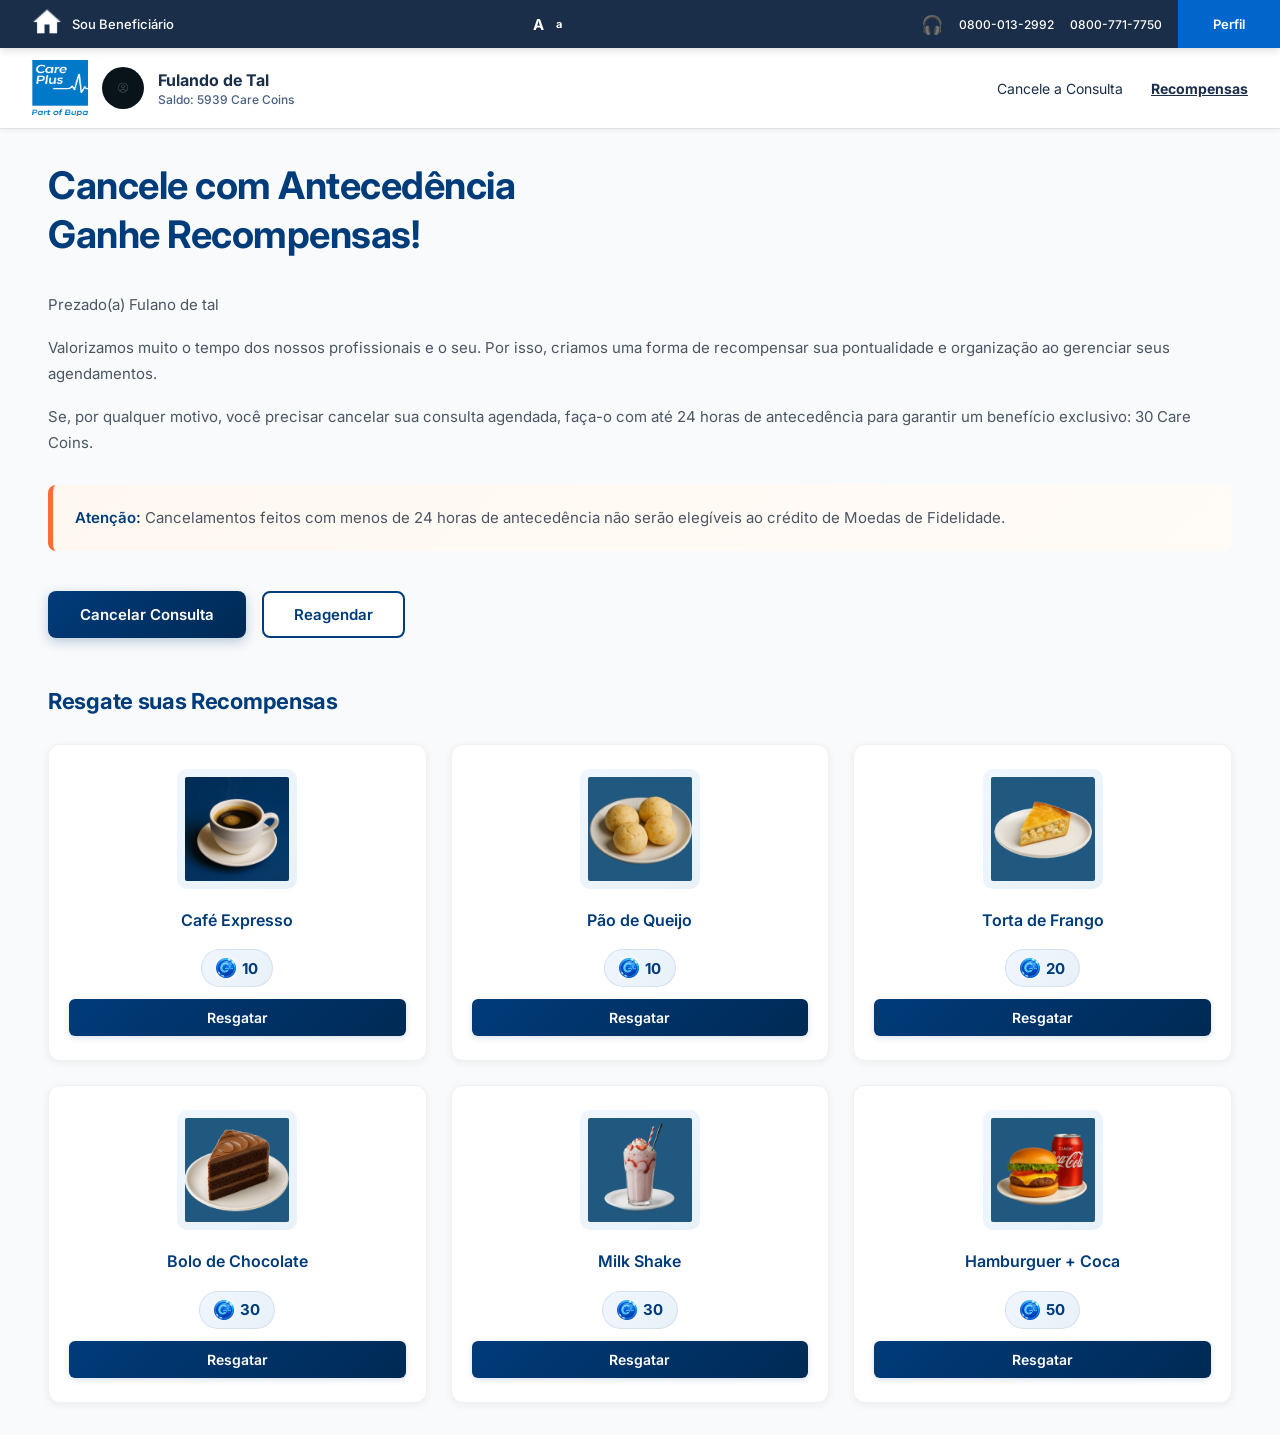
==== commit 803ed3b5: "Melhorias na Pagina Cancelamento e substitucao do icone Care Coins para um icone muito maior." ====
--- a/frontend/html/Cancelamento.html
+++ b/frontend/html/Cancelamento.html
@@ -41,7 +41,7 @@
         <img src="../imagens/Café Expresso.png" alt="Café Expresso">
         <h3>Café Expresso</h3>
         <div class="card-footer">
-          <span class="moedas">10</span>
+          <span class="moedas"><img src="../imagens/Care Coins.png" alt="Care Coins"> 10</span>
           <button class="btn-resgatar">Resgatar</button>
         </div>
       </div>
@@ -50,7 +50,7 @@
         <img src="../imagens/Pao de Queijo.png" alt="Pão de Queijo">
         <h3>Pão de Queijo</h3>
         <div class="card-footer">
-          <span class="moedas">10</span>
+          <span class="moedas"><img src="../imagens/Care Coins.png" alt="Care Coins"> 10</span>
           <button class="btn-resgatar">Resgatar</button>
         </div>
       </div>
@@ -59,7 +59,7 @@
         <img src="../imagens/Torta de Frango.png" alt="Torta de Frango">
         <h3>Torta de Frango</h3>
         <div class="card-footer">
-          <span class="moedas">20</span>
+          <span class="moedas"><img src="../imagens/Care Coins.png" alt="Care Coins"> 20</span>
           <button class="btn-resgatar">Resgatar</button>
         </div>
       </div>
@@ -68,7 +68,7 @@
         <img src="../imagens/Bolo de Chocolate.png" alt="Bolo de Chocolate">
         <h3>Bolo de Chocolate</h3>
         <div class="card-footer">
-          <span class="moedas">30</span>
+          <span class="moedas"><img src="../imagens/Care Coins.png" alt="Care Coins"> 30</span>
           <button class="btn-resgatar">Resgatar</button>
         </div>
       </div>
@@ -77,7 +77,7 @@
         <img src="../imagens/Milk - Shake.png" alt="Milk Shake">
         <h3>Milk Shake</h3>
         <div class="card-footer">
-          <span class="moedas">30</span>
+          <span class="moedas"><img src="../imagens/Care Coins.png" alt="Care Coins"> 30</span>
           <button class="btn-resgatar">Resgatar</button>
         </div>
       </div>
@@ -86,7 +86,7 @@
         <img src="../imagens/Hamburguer%20+%20Coca.png" alt="Hamburguer + Coca">
         <h3>Hamburguer + Coca</h3>
         <div class="card-footer">
-          <span class="moedas">50</span>
+          <span class="moedas"><img src="../imagens/Care Coins.png" alt="Care Coins"> 50</span>
           <button class="btn-resgatar">Resgatar</button>
         </div>
       </div>
--- a/frontend/css/Cancelamento.css
+++ b/frontend/css/Cancelamento.css
@@ -195,6 +195,7 @@
     display: flex;
     gap: 16px;
     margin-top: 40px;
+    margin-bottom: 50px; /* Added spacing here */
 }
 
 .btn-primary {
@@ -273,8 +274,8 @@
 }
 
 .card img {
-    width: 110px;
-    height: 110px;
+    width: 120px; /* Slightly increased image size */
+    height: 120px; /* Slightly increased image size */
     object-fit: contain;
     margin: 0 auto 16px;
     background: linear-gradient(135deg, #f0f6ff 0%, #e8f1f8 100%);
@@ -307,7 +308,7 @@
     display: flex;
     align-items: center;
     justify-content: center;
-    gap: 8px;
+    gap: 6px; /* Reduced gap for icon and text */
     background: linear-gradient(135deg, #f0f6ff 0%, #e8f1f8 100%);
     color: #003b7a;
     padding: 8px 14px;
@@ -317,14 +318,27 @@
     border: 1px solid rgba(0, 59, 122, 0.1);
 }
 
-.moedas::before {
+.moedas img { /* Styling for the Care Coins icon */
+    width: 20px;
+    height: 20px;
+    object-fit: contain;
+    margin: 0; /* Remove default margin */
+    padding: 0; /* Remove default padding */
+    background: none; /* Remove background */
+    border-radius: 0; /* Remove border-radius */
+    vertical-align: middle;
+    display: inline-block;
+}
+
+/* Removed the ::before pseudo-element as img tag is now used directly */
+/* .moedas::before {
     content: "";
     display: inline-block;
     width: 42px;
     height: 42px;
     background: url("../imagens/Cancelamento/Care Coins.jpg") center/contain no-repeat;
     flex-shrink: 0;
-}
+} */
 
 .btn-resgatar {
     background: linear-gradient(135deg, #003b7a 0%, #002a55 100%);
@@ -343,6 +357,7 @@
 .btn-resgatar:hover {
     transform: translateY(-2px);
     box-shadow: 0 6px 16px rgba(0, 59, 122, 0.25);
+    background: linear-gradient(135deg, #004a99 0%, #003b7a 100%); /* Enhanced hover effect */
 }
 
 /* PAGE BODY */
@@ -413,6 +428,7 @@
         flex-direction: column;
         gap: 12px;
         margin-top: 30px;
+        margin-bottom: 40px; /* Adjusted for smaller screens */
     }
 
     .btn-primary, .btn-secondary {
@@ -467,6 +483,7 @@
 
     .botoes {
         gap: 10px;
+        margin-bottom: 30px; /* Adjusted for smaller screens */
     }
 
     .btn-primary, .btn-secondary {
